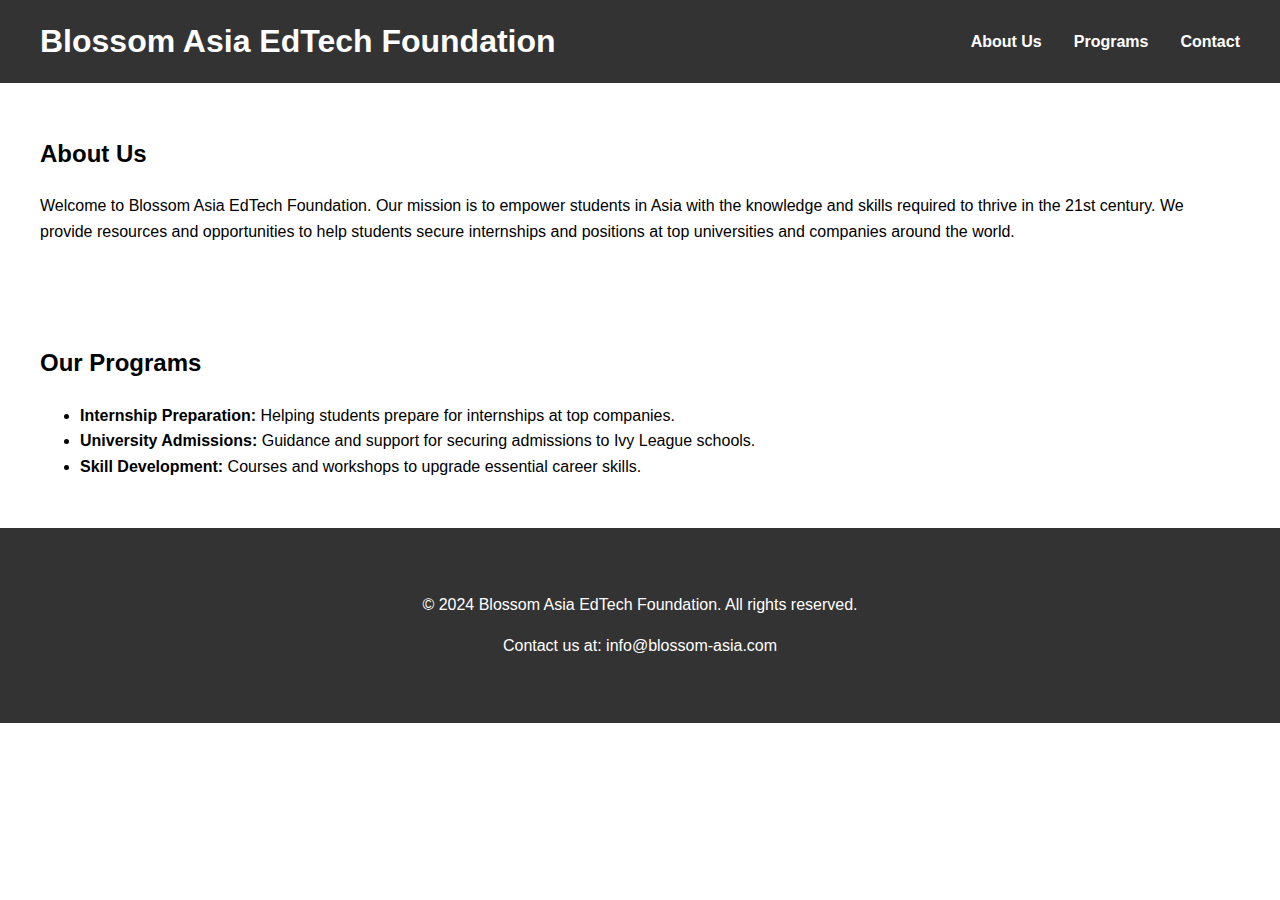
==== index.html @ 4e964055 "Add files via upload" ====
<!DOCTYPE html>
<html lang="en">
<head>
    <meta charset="UTF-8">
    <meta name="viewport" content="width=device-width, initial-scale=1.0">
    <title>Blossom Asia EdTech Foundation</title>
    <link rel="stylesheet" href="styles.css">
</head>
<body>
    <header>
        <div class="container">
            <h1>Blossom Asia EdTech Foundation</h1>
            <nav>
                <ul>
                    <li><a href="#about">About Us</a></li>
                    <li><a href="#programs">Programs</a></li>
                    <li><a href="#contact">Contact</a></li>
                </ul>
            </nav>
        </div>
    </header>
    <main>
        <section id="about" class="container">
            <h2>About Us</h2>
            <p>Welcome to Blossom Asia EdTech Foundation. Our mission is to empower students in Asia with the knowledge and skills required to thrive in the 21st century. We provide resources and opportunities to help students secure internships and positions at top universities and companies around the world.</p>
        </section>
        <section id="programs" class="container">
            <h2>Our Programs</h2>
            <ul>
                <li><strong>Internship Preparation:</strong> Helping students prepare for internships at top companies.</li>
                <li><strong>University Admissions:</strong> Guidance and support for securing admissions to Ivy League schools.</li>
                <li><strong>Skill Development:</strong> Courses and workshops to upgrade essential career skills.</li>
            </ul>
        </section>
    </main>
    <footer>
        <div class="container">
            <p>© 2024 Blossom Asia EdTech Foundation. All rights reserved.</p>
            <p>Contact us at: <a href="mailto:info@blossom-asia.com">info@blossom-asia.com</a></p>
        </div>
    </footer>
</body>
</html>
---- styles.css ----
body {
    font-family: Arial, sans-serif;
    margin: 0;
    padding: 0;
    line-height: 1.6;
}

header {
    background: #333;
    color: #fff;
    padding: 1rem 0;
}

header .container {
    display: flex;
    justify-content: space-between;
    align-items: center;
    padding: 0 2rem;
}

header h1 {
    margin: 0;
}

header nav ul {
    list-style: none;
    margin: 0;
    padding: 0;
    display: flex;
}

header nav ul li {
    margin-left: 2rem;
}

header nav ul li a {
    color: #fff;
    text-decoration: none;
    font-weight: bold;
}

.container {
    max-width: 1200px;
    margin: 0 auto;
    padding: 2rem;
}

main section {
    margin: 2rem 0;
}

footer {
    background: #333;
    color: #fff;
    text-align: center;
    padding: 1rem 0;
}

footer a {
    color: #fff;
    text-decoration: none;
}
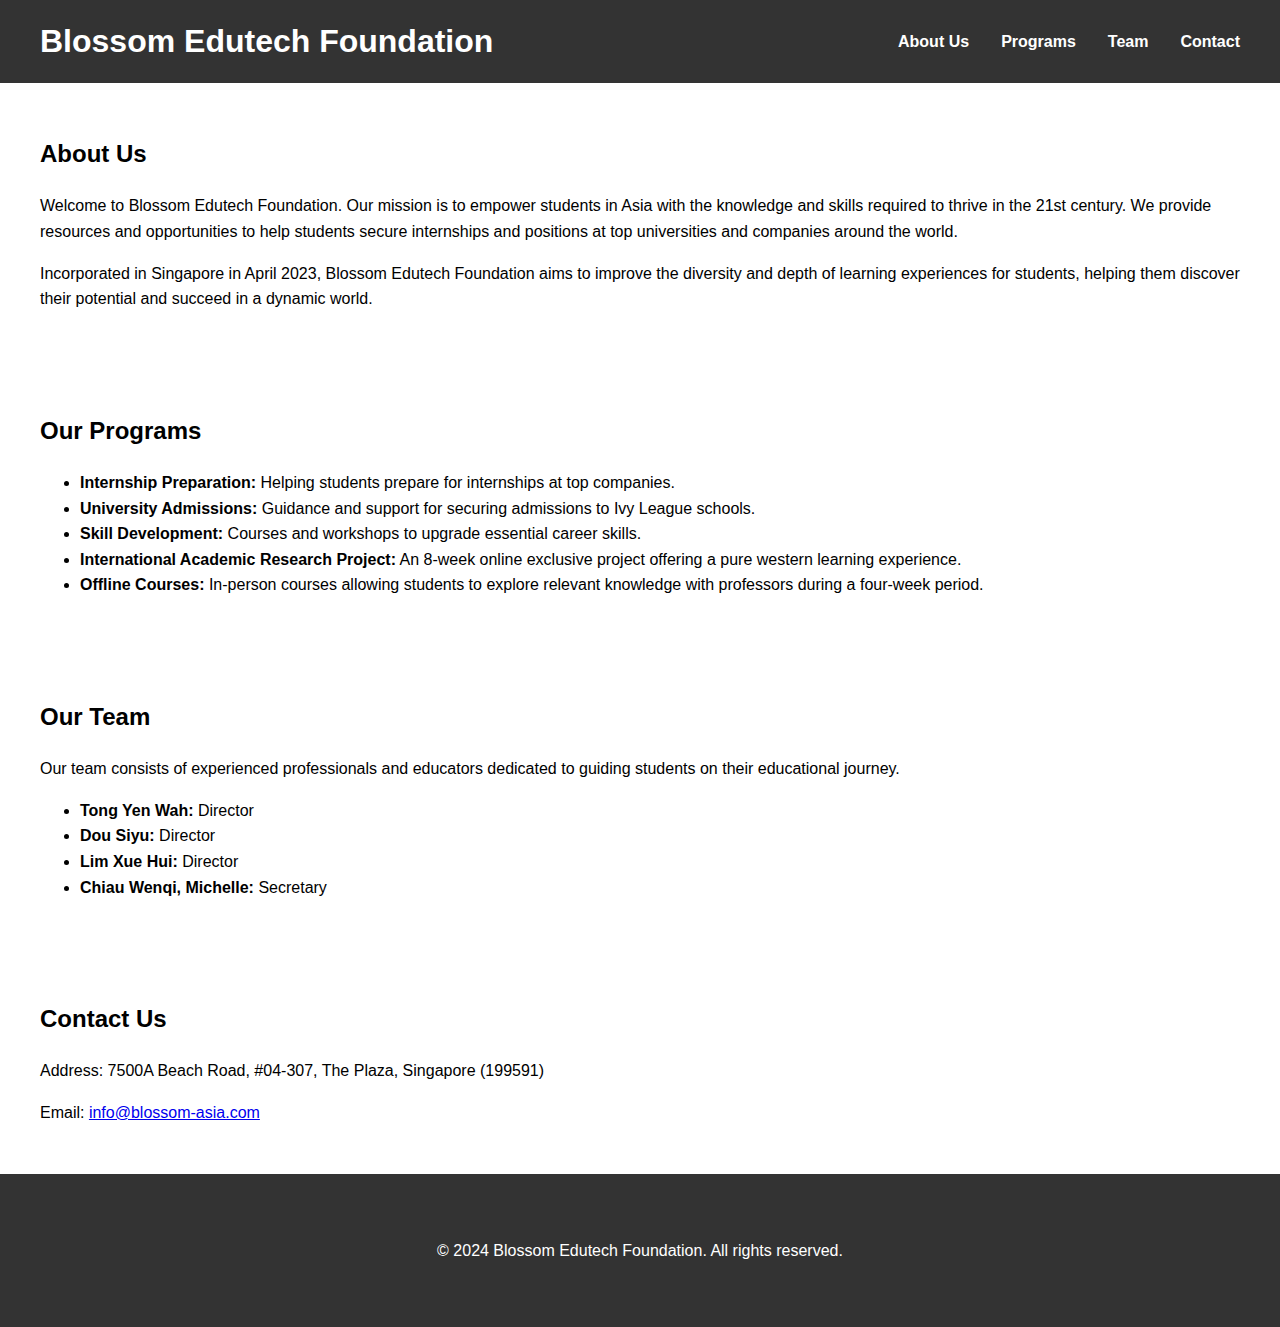
==== commit 900c031d: "Add files via upload" ====
--- a/index.html
+++ b/index.html
@@ -3,17 +3,18 @@
 <head>
     <meta charset="UTF-8">
     <meta name="viewport" content="width=device-width, initial-scale=1.0">
-    <title>Blossom Asia EdTech Foundation</title>
+    <title>Blossom Edutech Foundation</title>
     <link rel="stylesheet" href="styles.css">
 </head>
 <body>
     <header>
         <div class="container">
-            <h1>Blossom Asia EdTech Foundation</h1>
+            <h1>Blossom Edutech Foundation</h1>
             <nav>
                 <ul>
                     <li><a href="#about">About Us</a></li>
                     <li><a href="#programs">Programs</a></li>
+                    <li><a href="#team">Team</a></li>
                     <li><a href="#contact">Contact</a></li>
                 </ul>
             </nav>
@@ -22,7 +23,8 @@
     <main>
         <section id="about" class="container">
             <h2>About Us</h2>
-            <p>Welcome to Blossom Asia EdTech Foundation. Our mission is to empower students in Asia with the knowledge and skills required to thrive in the 21st century. We provide resources and opportunities to help students secure internships and positions at top universities and companies around the world.</p>
+            <p>Welcome to Blossom Edutech Foundation. Our mission is to empower students in Asia with the knowledge and skills required to thrive in the 21st century. We provide resources and opportunities to help students secure internships and positions at top universities and companies around the world.</p>
+            <p>Incorporated in Singapore in April 2023, Blossom Edutech Foundation aims to improve the diversity and depth of learning experiences for students, helping them discover their potential and succeed in a dynamic world.</p>
         </section>
         <section id="programs" class="container">
             <h2>Our Programs</h2>
@@ -30,13 +32,29 @@
                 <li><strong>Internship Preparation:</strong> Helping students prepare for internships at top companies.</li>
                 <li><strong>University Admissions:</strong> Guidance and support for securing admissions to Ivy League schools.</li>
                 <li><strong>Skill Development:</strong> Courses and workshops to upgrade essential career skills.</li>
+                <li><strong>International Academic Research Project:</strong> An 8-week online exclusive project offering a pure western learning experience.</li>
+                <li><strong>Offline Courses:</strong> In-person courses allowing students to explore relevant knowledge with professors during a four-week period.</li>
             </ul>
+        </section>
+        <section id="team" class="container">
+            <h2>Our Team</h2>
+            <p>Our team consists of experienced professionals and educators dedicated to guiding students on their educational journey.</p>
+            <ul>
+                <li><strong>Tong Yen Wah:</strong> Director</li>
+                <li><strong>Dou Siyu:</strong> Director</li>
+                <li><strong>Lim Xue Hui:</strong> Director</li>
+                <li><strong>Chiau Wenqi, Michelle:</strong> Secretary</li>
+            </ul>
+        </section>
+        <section id="contact" class="container">
+            <h2>Contact Us</h2>
+            <p>Address: 7500A Beach Road, #04-307, The Plaza, Singapore (199591)</p>
+            <p>Email: <a href="mailto:info@blossom-asia.com">info@blossom-asia.com</a></p>
         </section>
     </main>
     <footer>
         <div class="container">
-            <p>© 2024 Blossom Asia EdTech Foundation. All rights reserved.</p>
-            <p>Contact us at: <a href="mailto:info@blossom-asia.com">info@blossom-asia.com</a></p>
+            <p>© 2024 Blossom Edutech Foundation. All rights reserved.</p>
         </div>
     </footer>
 </body>
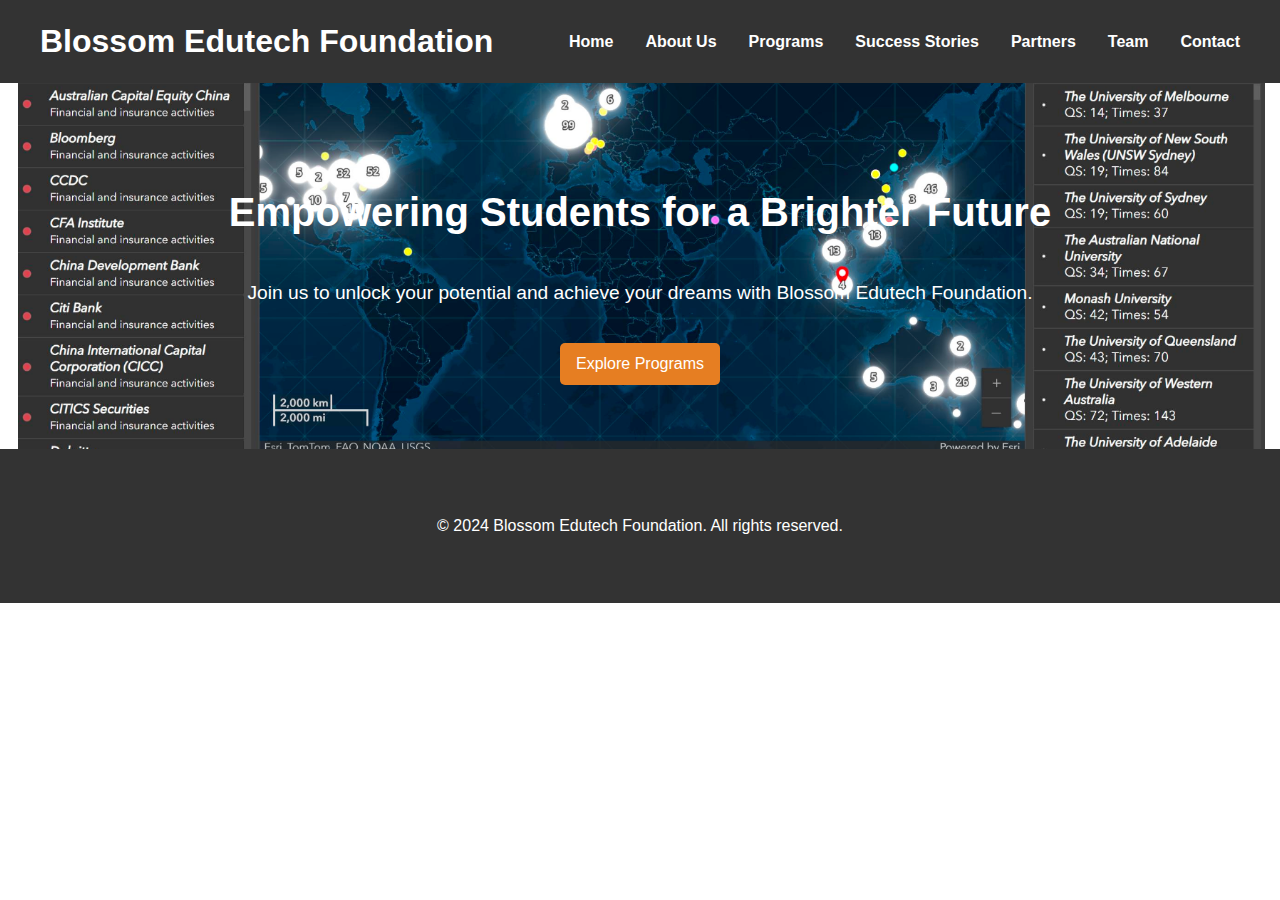
==== commit 4c11ccd5: "Add files via upload" ====
--- a/index.html
+++ b/index.html
@@ -12,44 +12,23 @@
             <h1>Blossom Edutech Foundation</h1>
             <nav>
                 <ul>
-                    <li><a href="#about">About Us</a></li>
-                    <li><a href="#programs">Programs</a></li>
-                    <li><a href="#team">Team</a></li>
-                    <li><a href="#contact">Contact</a></li>
+                    <li><a href="index.html">Home</a></li>
+                    <li><a href="about.html">About Us</a></li>
+                    <li><a href="programs.html">Programs</a></li>
+                    <li><a href="success.html">Success Stories</a></li>
+                    <li><a href="partners.html">Partners</a></li>
+                    <li><a href="team.html">Team</a></li>
+                    <li><a href="contact.html">Contact</a></li>
+
                 </ul>
             </nav>
         </div>
     </header>
     <main>
-        <section id="about" class="container">
-            <h2>About Us</h2>
-            <p>Welcome to Blossom Edutech Foundation. Our mission is to empower students in Asia with the knowledge and skills required to thrive in the 21st century. We provide resources and opportunities to help students secure internships and positions at top universities and companies around the world.</p>
-            <p>Incorporated in Singapore in April 2023, Blossom Edutech Foundation aims to improve the diversity and depth of learning experiences for students, helping them discover their potential and succeed in a dynamic world.</p>
-        </section>
-        <section id="programs" class="container">
-            <h2>Our Programs</h2>
-            <ul>
-                <li><strong>Internship Preparation:</strong> Helping students prepare for internships at top companies.</li>
-                <li><strong>University Admissions:</strong> Guidance and support for securing admissions to Ivy League schools.</li>
-                <li><strong>Skill Development:</strong> Courses and workshops to upgrade essential career skills.</li>
-                <li><strong>International Academic Research Project:</strong> An 8-week online exclusive project offering a pure western learning experience.</li>
-                <li><strong>Offline Courses:</strong> In-person courses allowing students to explore relevant knowledge with professors during a four-week period.</li>
-            </ul>
-        </section>
-        <section id="team" class="container">
-            <h2>Our Team</h2>
-            <p>Our team consists of experienced professionals and educators dedicated to guiding students on their educational journey.</p>
-            <ul>
-                <li><strong>Tong Yen Wah:</strong> Director</li>
-                <li><strong>Dou Siyu:</strong> Director</li>
-                <li><strong>Lim Xue Hui:</strong> Director</li>
-                <li><strong>Chiau Wenqi, Michelle:</strong> Secretary</li>
-            </ul>
-        </section>
-        <section id="contact" class="container">
-            <h2>Contact Us</h2>
-            <p>Address: 7500A Beach Road, #04-307, The Plaza, Singapore (199591)</p>
-            <p>Email: <a href="mailto:info@blossom-asia.com">info@blossom-asia.com</a></p>
+        <section id="hero" class="container">
+            <h2>Empowering Students for a Brighter Future</h2>
+            <p>Join us to unlock your potential and achieve your dreams with Blossom Edutech Foundation.</p>
+            <a href="programs.html" class="btn">Explore Programs</a>
         </section>
     </main>
     <footer>
--- a/styles.css
+++ b/styles.css
@@ -60,3 +60,41 @@
     color: #fff;
     text-decoration: none;
 }
+
+#hero {
+    background: url('hero-image.jpg') no-repeat center center/cover;
+    color: #fff;
+    text-align: center;
+    padding: 4rem 2rem;
+}
+
+#hero h2 {
+    font-size: 2.5rem;
+}
+
+#hero p {
+    font-size: 1.2rem;
+}
+
+.btn {
+    display: inline-block;
+    padding: 0.5rem 1rem;
+    margin-top: 1rem;
+    background: #e67e22;
+    color: #fff;
+    text-decoration: none;
+    border-radius: 5px;
+}
+
+.highlight {
+    margin: 2rem 0;
+}
+
+.highlight h3 {
+    margin-bottom: 1rem;
+}
+
+.highlight ul {
+    list-style-type: disc;
+    padding-left: 20px;
+}
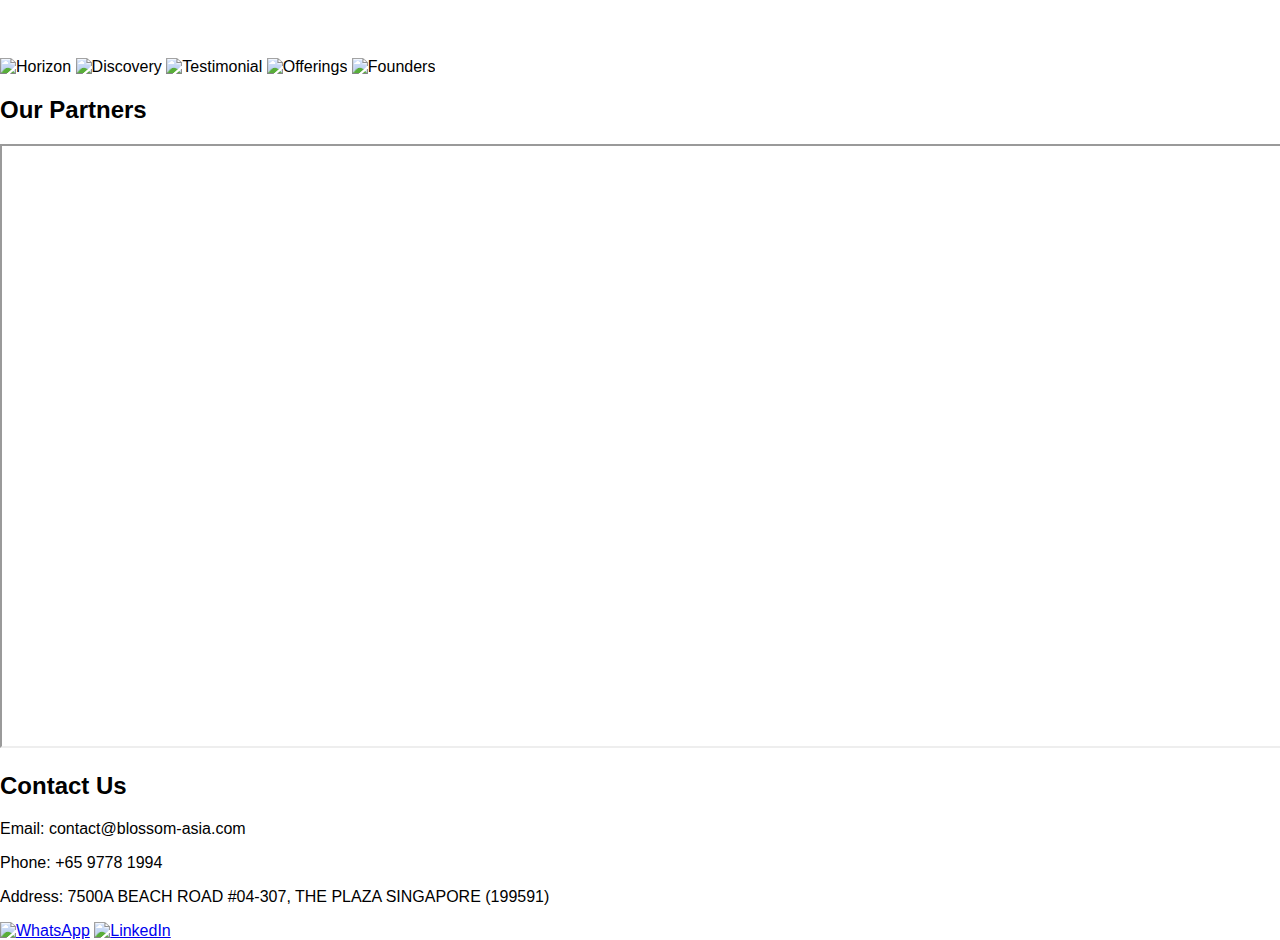
==== commit 562a15e6: "Add files via upload" ====
--- a/index.html
+++ b/index.html
@@ -3,38 +3,50 @@
 <head>
     <meta charset="UTF-8">
     <meta name="viewport" content="width=device-width, initial-scale=1.0">
-    <title>Blossom Edutech Foundation</title>
+    <title>Blossom Asia - Home</title>
     <link rel="stylesheet" href="styles.css">
 </head>
 <body>
+    <!-- Navigation Bar -->
     <header>
-        <div class="container">
-            <h1>Blossom Edutech Foundation</h1>
-            <nav>
-                <ul>
-                    <li><a href="index.html">Home</a></li>
-                    <li><a href="about.html">About Us</a></li>
-                    <li><a href="programs.html">Programs</a></li>
-                    <li><a href="success.html">Success Stories</a></li>
-                    <li><a href="partners.html">Partners</a></li>
-                    <li><a href="team.html">Team</a></li>
-                    <li><a href="contact.html">Contact</a></li>
+        <nav>
+            <a href="index.html">Home</a>
+            <a href="our-mission.html">Our Mission</a>
+            <a href="our-tech.html">Our Tech</a>
+        </nav>
+    </header>
 
-                </ul>
-            </nav>
+    <!-- Image Sequence Section -->
+    <section id="image-sequence">
+        <img src="images/horizon.jpg" alt="Horizon">
+        <img src="images/discovery.jpg" alt="Discovery">
+        <img src="images/testimonial.jpg" alt="Testimonial">
+        <img src="images/offerings.jpg" alt="Offerings">
+        <img src="images/founders.jpg" alt="Founders">
+    </section>
+
+    <!-- Partners Section -->
+    <section class="partners">
+        <h2>Our Partners</h2>
+        <div class="slideshow-container">
+            <!-- Embed PDF slides -->
+            <iframe class="slide" src="slide1.pdf#toolbar=0" width="100%" height="600px"></iframe>
+            <iframe class="slide" src="slide2.pdf#toolbar=0" width="100%" height="600px" style="display:none;"></iframe>
         </div>
-    </header>
-    <main>
-        <section id="hero" class="container">
-            <h2>Empowering Students for a Brighter Future</h2>
-            <p>Join us to unlock your potential and achieve your dreams with Blossom Edutech Foundation.</p>
-            <a href="programs.html" class="btn">Explore Programs</a>
-        </section>
-    </main>
-    <footer>
-        <div class="container">
-            <p>© 2024 Blossom Edutech Foundation. All rights reserved.</p>
+    </section>
+
+    <!-- Contact Section -->
+    <footer class="contact">
+        <h2>Contact Us</h2>
+        <p>Email: contact@blossom-asia.com</p>
+        <p>Phone: +65 9778 1994</p>
+        <p>Address: 7500A BEACH ROAD #04-307, THE PLAZA SINGAPORE (199591)</p>
+        <div class="social-links">
+            <a href="https://wa.me/97781994?text=Hello,%20I%20would%20like%20to%20know%20more%20about%20your%20services!" target="_blank"><img src="whatsapp-icon.png" alt="WhatsApp"></a>
+            <a href="https://www.linkedin.com/in/siyu-dou/" target="_blank"><img src="linkedin-icon.png" alt="LinkedIn"></a>
         </div>
     </footer>
+
+    <script src="main.js"></script>
 </body>
-</html>
+</html>--- a/styles.css
+++ b/styles.css
@@ -1,100 +1,28 @@
+/* General Styles */
 body {
-    font-family: Arial, sans-serif;
+    background-color: #FFFFFF; /* White background color */
     margin: 0;
     padding: 0;
-    line-height: 1.6;
+    font-family: Arial, sans-serif;
 }
 
+/* Navigation Bar */
 header {
-    background: #333;
-    color: #fff;
-    padding: 1rem 0;
+    background-image: url('path-to-your-background-image.jpg');
+    background-size: cover;
+    color: white;
+    padding: 20px;
+    text-align: center;
 }
 
-header .container {
-    display: flex;
-    justify-content: space-between;
-    align-items: center;
-    padding: 0 2rem;
-}
-
-header h1 {
-    margin: 0;
-}
-
-header nav ul {
-    list-style: none;
-    margin: 0;
-    padding: 0;
-    display: flex;
-}
-
-header nav ul li {
-    margin-left: 2rem;
-}
-
-header nav ul li a {
-    color: #fff;
+header nav a {
+    color: white;
     text-decoration: none;
+    margin: 0 15px;
+    font-size: 16px;
     font-weight: bold;
 }
 
-.container {
-    max-width: 1200px;
-    margin: 0 auto;
-    padding: 2rem;
-}
-
-main section {
-    margin: 2rem 0;
-}
-
-footer {
-    background: #333;
-    color: #fff;
-    text-align: center;
-    padding: 1rem 0;
-}
-
-footer a {
-    color: #fff;
-    text-decoration: none;
-}
-
-#hero {
-    background: url('hero-image.jpg') no-repeat center center/cover;
-    color: #fff;
-    text-align: center;
-    padding: 4rem 2rem;
-}
-
-#hero h2 {
-    font-size: 2.5rem;
-}
-
-#hero p {
-    font-size: 1.2rem;
-}
-
-.btn {
-    display: inline-block;
-    padding: 0.5rem 1rem;
-    margin-top: 1rem;
-    background: #e67e22;
-    color: #fff;
-    text-decoration: none;
-    border-radius: 5px;
-}
-
-.highlight {
-    margin: 2rem 0;
-}
-
-.highlight h3 {
-    margin-bottom: 1rem;
-}
-
-.highlight ul {
-    list-style-type: disc;
-    padding-left: 20px;
-}
+header nav a:hover {
+    text-decoration: underline;
+}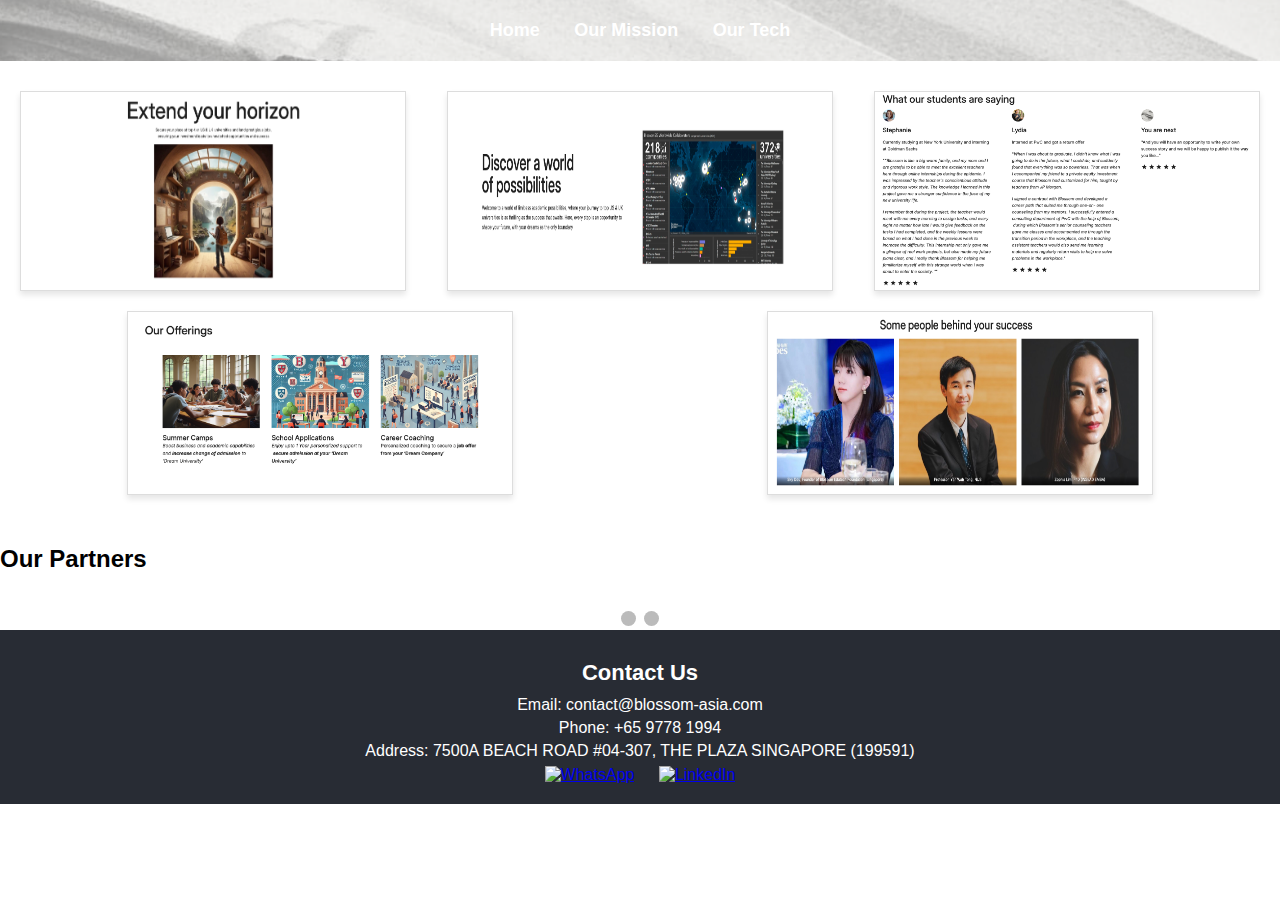
==== commit 24861d70: "Add files via upload" ====
--- a/index.html
+++ b/index.html
@@ -18,20 +18,30 @@
 
     <!-- Image Sequence Section -->
     <section id="image-sequence">
-        <img src="images/horizon.jpg" alt="Horizon">
-        <img src="images/discovery.jpg" alt="Discovery">
-        <img src="images/testimonial.jpg" alt="Testimonial">
-        <img src="images/offerings.jpg" alt="Offerings">
-        <img src="images/founders.jpg" alt="Founders">
+        <img src="horizon.jpg" alt="Horizon">
+        <img src="discovery.jpg" alt="Discovery">
+        <img src="testimonial.jpg" alt="Testimonial">
+        <img src="offerings.jpg" alt="Offerings">
+        <img src="founders.jpg" alt="Founders">
     </section>
 
     <!-- Partners Section -->
     <section class="partners">
         <h2>Our Partners</h2>
         <div class="slideshow-container">
-            <!-- Embed PDF slides -->
-            <iframe class="slide" src="slide1.pdf#toolbar=0" width="100%" height="600px"></iframe>
-            <iframe class="slide" src="slide2.pdf#toolbar=0" width="100%" height="600px" style="display:none;"></iframe>
+            <div class="mySlides fade">
+                <img src="partner1.jpg" style="width:100%">
+            </div>
+            <div class="mySlides fade">
+                <img src="partner2.jpg" style="width:100%">
+            </div>
+            <!-- Add more slides as needed -->
+        </div>
+        <br>
+        <div style="text-align:center">
+            <span class="dot"></span> 
+            <span class="dot"></span> 
+            <!-- Add more dots as needed -->
         </div>
     </section>
 
--- a/styles.css
+++ b/styles.css
@@ -1,6 +1,6 @@
 /* General Styles */
 body {
-    background-color: #FFFFFF; /* White background color */
+    background-color: #FFFFFF;
     margin: 0;
     padding: 0;
     font-family: Arial, sans-serif;
@@ -8,9 +8,8 @@
 
 /* Navigation Bar */
 header {
-    background-image: url('path-to-your-background-image.jpg');
+    background-image: url('background_top.jpg');
     background-size: cover;
-    color: white;
     padding: 20px;
     text-align: center;
 }
@@ -19,10 +18,84 @@
     color: white;
     text-decoration: none;
     margin: 0 15px;
-    font-size: 16px;
+    font-size: 18px;
     font-weight: bold;
 }
 
 header nav a:hover {
     text-decoration: underline;
+}
+
+/* Image Sequence Section */
+#image-sequence {
+    display: flex;
+    flex-wrap: wrap;
+    justify-content: space-around;
+    padding: 20px 0;
+}
+
+#image-sequence img {
+    width: 30%;
+    margin: 10px;
+    border: 1px solid #ddd;
+    box-shadow: 0px 4px 6px rgba(0, 0, 0, 0.1);
+}
+
+/* Slideshow Container */
+.slideshow-container {
+    max-width: 100%;
+    position: relative;
+    margin: auto;
+}
+
+.mySlides {
+    display: none;
+}
+
+.mySlides img {
+    vertical-align: middle;
+}
+
+/* Dots */
+.dot {
+    height: 15px;
+    width: 15px;
+    margin: 0 2px;
+    background-color: #bbb;
+    border-radius: 50%;
+    display: inline-block;
+    transition: background-color 0.6s ease;
+}
+
+.active {
+    background-color: #717171;
+}
+
+/* Contact Section */
+.contact {
+    background-color: #282c34;
+    color: white;
+    padding: 20px;
+    text-align: center;
+}
+
+.contact h2 {
+    font-size: 22px;
+    margin: 10px 0;
+}
+
+.contact p {
+    margin: 5px 0;
+    font-size: 16px;
+}
+
+.social-links a {
+    margin: 0 10px;
+    display: inline-block;
+}
+
+.social-links img {
+    width: 24px;
+    height: 24px;
+    vertical-align: middle;
 }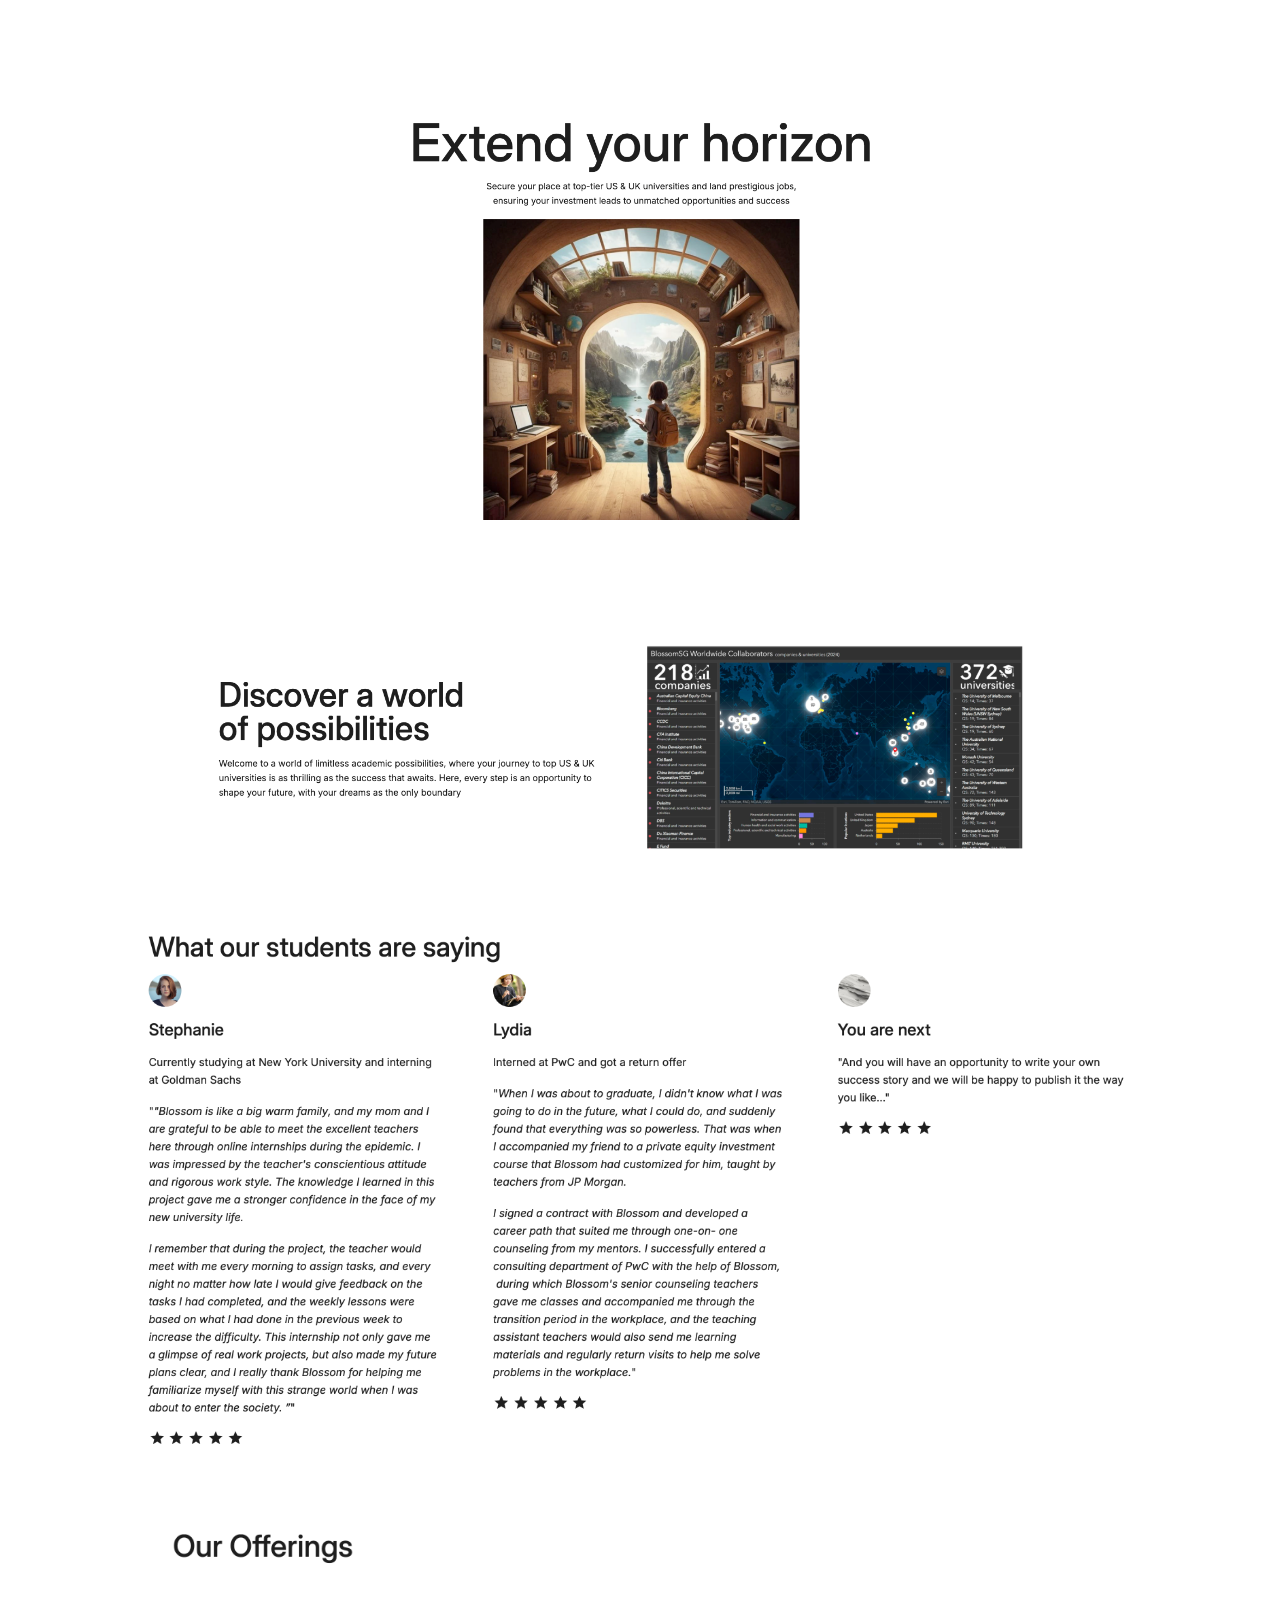
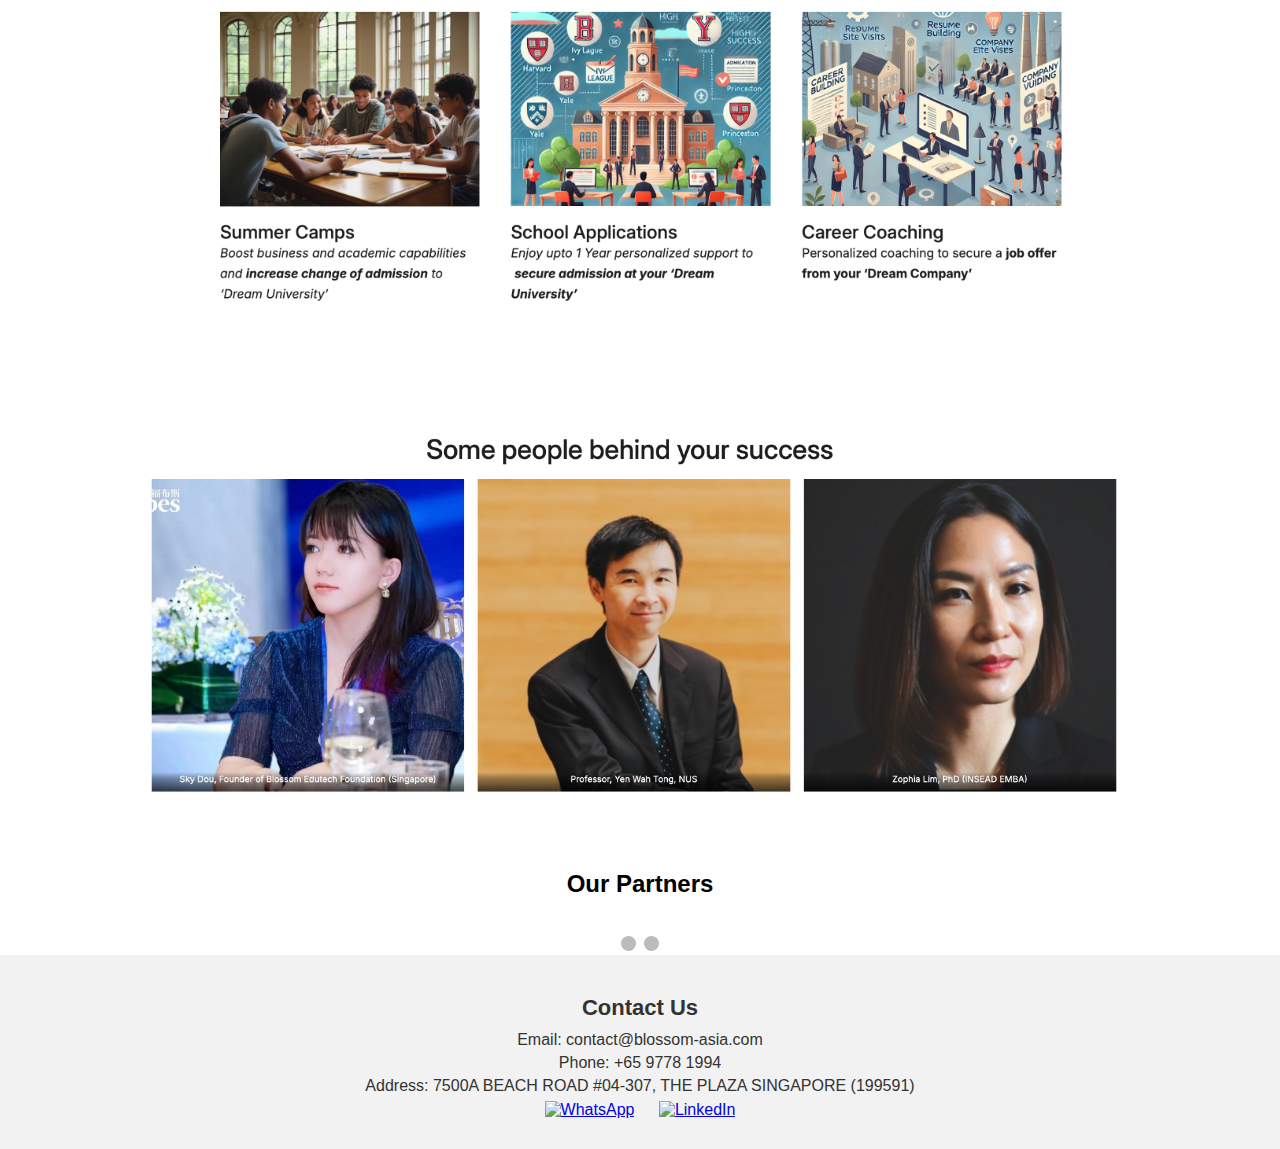
==== commit 8cb6de25: "Add files via upload" ====
--- a/index.html
+++ b/index.html
@@ -18,11 +18,11 @@
 
     <!-- Image Sequence Section -->
     <section id="image-sequence">
-        <img src="horizon.jpg" alt="Horizon">
-        <img src="discovery.jpg" alt="Discovery">
-        <img src="testimonial.jpg" alt="Testimonial">
-        <img src="offerings.jpg" alt="Offerings">
-        <img src="founders.jpg" alt="Founders">
+        <img src="horizon.jpg" alt="Extend your horizon">
+        <img src="discovery.jpg" alt="Discover a world of possibilities">
+        <img src="testimonial.jpg" alt="What our students are saying">
+        <img src="offerings.jpg" alt="Our Offerings">
+        <img src="founders.jpg" alt="Some people behind your success">
     </section>
 
     <!-- Partners Section -->
--- a/styles.css
+++ b/styles.css
@@ -4,11 +4,12 @@
     margin: 0;
     padding: 0;
     font-family: Arial, sans-serif;
+    text-align: center;
 }
 
 /* Navigation Bar */
 header {
-    background-image: url('background_top.jpg');
+    background-image: url('path-to-your-background-image.jpg');
     background-size: cover;
     padding: 20px;
     text-align: center;
@@ -29,16 +30,16 @@
 /* Image Sequence Section */
 #image-sequence {
     display: flex;
-    flex-wrap: wrap;
-    justify-content: space-around;
+    flex-direction: column;
+    align-items: center;
     padding: 20px 0;
 }
 
 #image-sequence img {
-    width: 30%;
-    margin: 10px;
-    border: 1px solid #ddd;
-    box-shadow: 0px 4px 6px rgba(0, 0, 0, 0.1);
+    width: 80%; /* Adjust width as needed */
+    margin: 20px 0; /* Space between images */
+    border: none;
+    box-shadow: none; /* Remove box shadow */
 }
 
 /* Slideshow Container */
@@ -54,6 +55,7 @@
 
 .mySlides img {
     vertical-align: middle;
+    width: 100%;
 }
 
 /* Dots */
@@ -73,9 +75,9 @@
 
 /* Contact Section */
 .contact {
-    background-color: #282c34;
-    color: white;
-    padding: 20px;
+    background-color: #f2f2f2; /* Light grey background */
+    color: #333;
+    padding: 30px;
     text-align: center;
 }
 
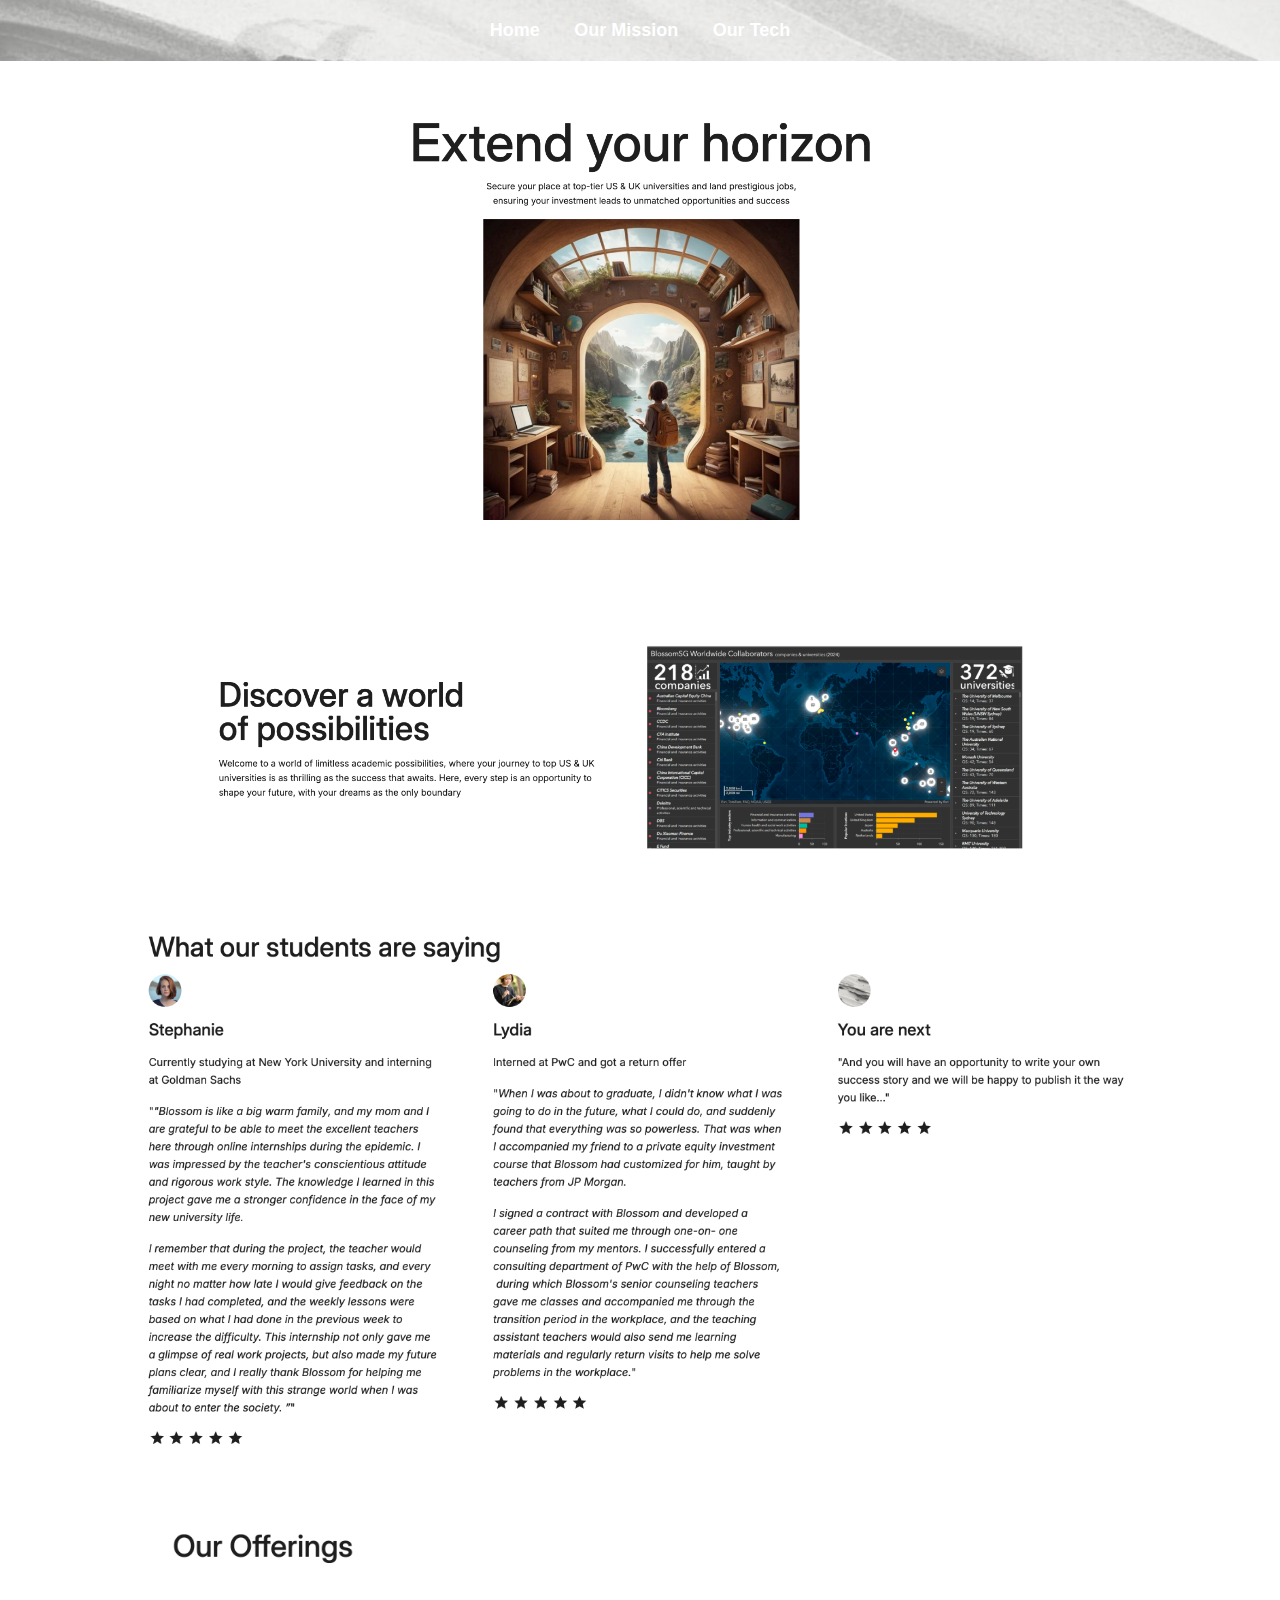
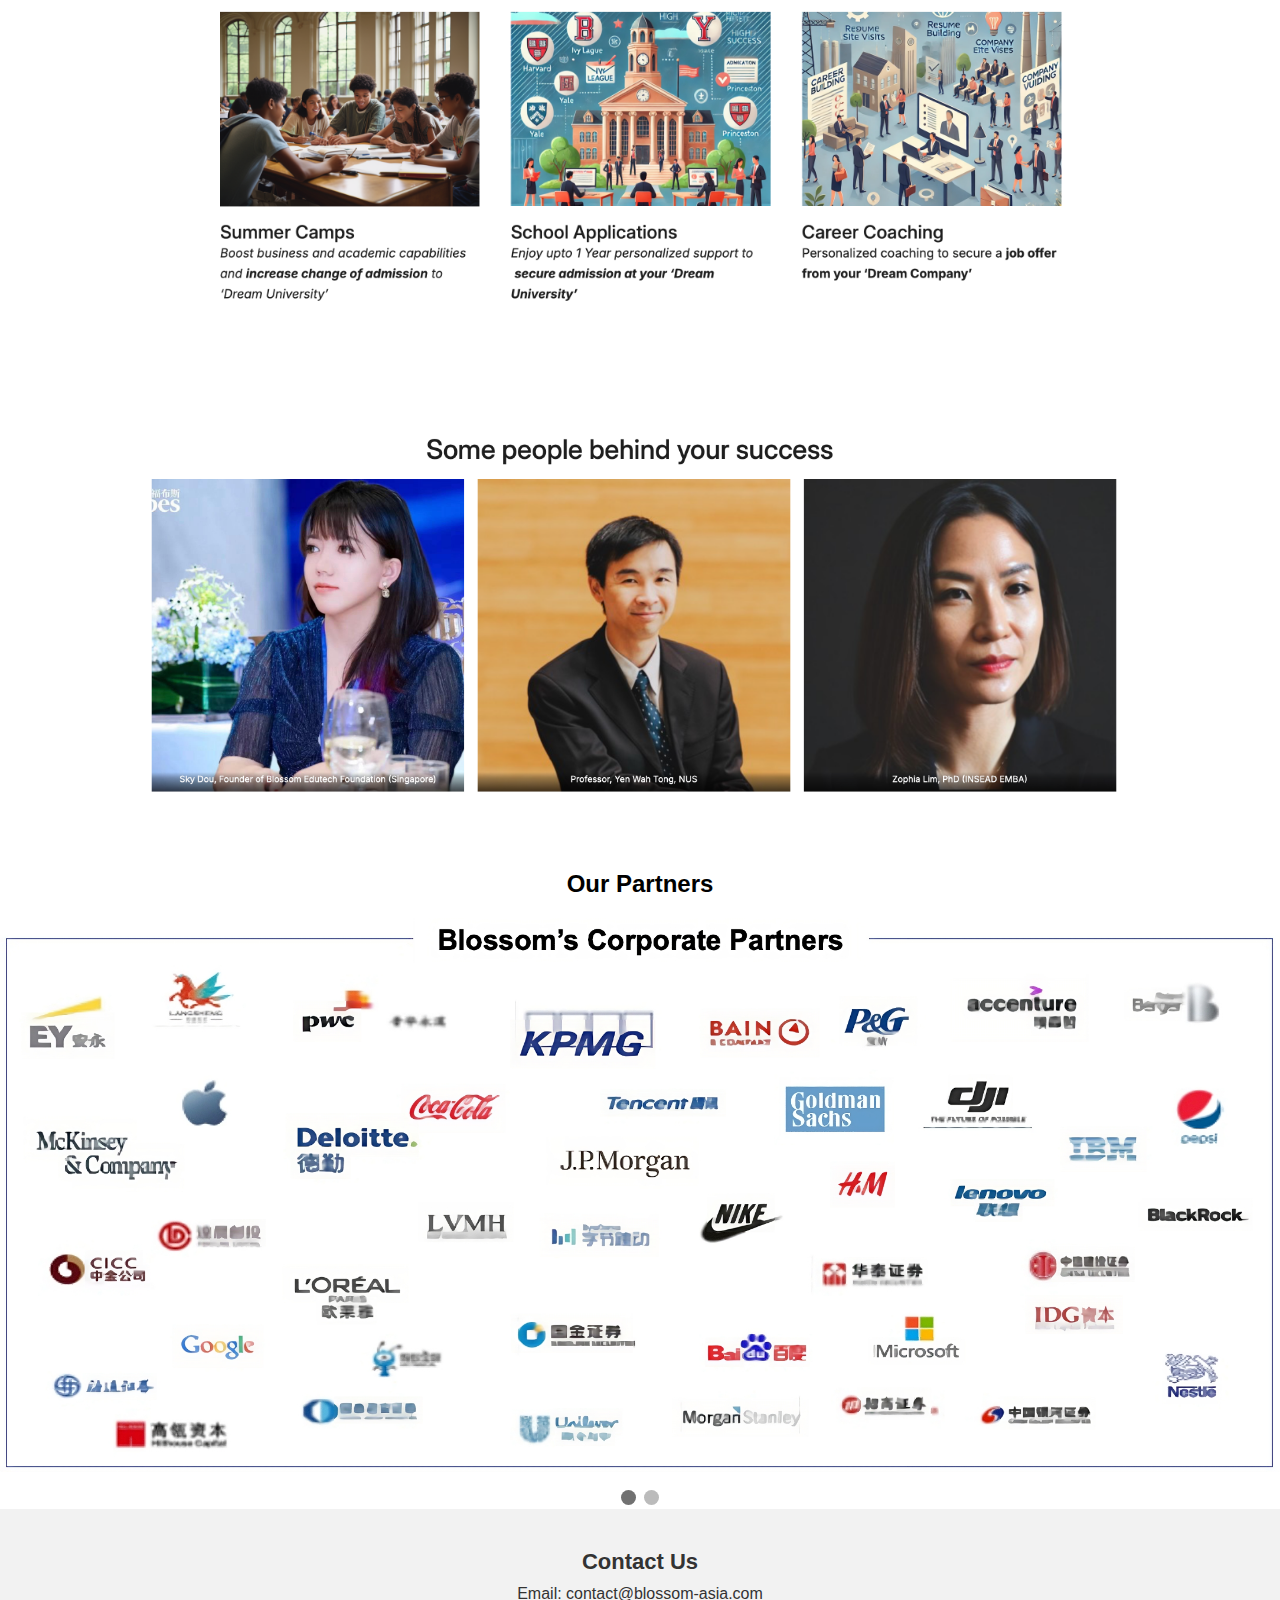
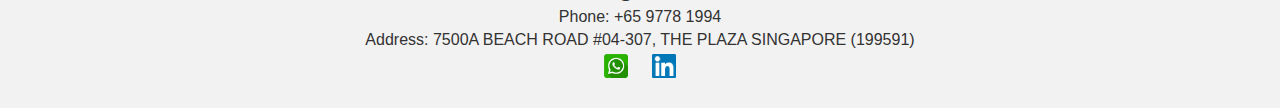
==== commit 097b52f8: "Add files via upload" ====
--- a/index.html
+++ b/index.html
@@ -30,10 +30,10 @@
         <h2>Our Partners</h2>
         <div class="slideshow-container">
             <div class="mySlides fade">
-                <img src="partner1.jpg" style="width:100%">
+                <img src="partner1.jpg" alt="Partner 1" style="width:100%">
             </div>
             <div class="mySlides fade">
-                <img src="partner2.jpg" style="width:100%">
+                <img src="partner2.jpg" alt="Partner 2" style="width:100%">
             </div>
             <!-- Add more slides as needed -->
         </div>
--- a/styles.css
+++ b/styles.css
@@ -1,103 +1,116 @@
 /* General Styles */
+/* This section sets the overall styling for the body of the webpage */
 body {
-    background-color: #FFFFFF;
-    margin: 0;
-    padding: 0;
-    font-family: Arial, sans-serif;
-    text-align: center;
+    background-color: #FFFFFF; /* Sets the background color to white */
+    margin: 0; /* Removes default margin around the body */
+    padding: 0; /* Removes default padding around the body */
+    font-family: Arial, sans-serif; /* Sets the font family to Arial with a fallback to sans-serif */
+    text-align: center; /* Centers text and content alignment */
 }
 
 /* Navigation Bar */
+/* Styling for the header and navigation links */
 header {
-    background-image: url('path-to-your-background-image.jpg');
-    background-size: cover;
-    padding: 20px;
-    text-align: center;
+    background-image: url('background_top.jpg'); /* Adds a background image to the header */
+    background-size: cover; /* Ensures the background image covers the entire header area */
+    padding: 20px; /* Adds padding inside the header for spacing */
+    text-align: center; /* Centers the content within the header */
 }
 
 header nav a {
-    color: white;
-    text-decoration: none;
-    margin: 0 15px;
-    font-size: 18px;
-    font-weight: bold;
+    color: white; /* Sets the color of navigation links to white */
+    text-decoration: none; /* Removes the underline from the links */
+    margin: 0 15px; /* Adds horizontal space between each navigation link */
+    font-size: 18px; /* Sets the font size of the links */
+    font-weight: bold; /* Makes the text bold */
 }
 
 header nav a:hover {
-    text-decoration: underline;
+    text-decoration: underline; /* Adds an underline to links when hovered */
 }
 
 /* Image Sequence Section */
+/* Styling for the section containing a sequence of images */
 #image-sequence {
-    display: flex;
-    flex-direction: column;
-    align-items: center;
-    padding: 20px 0;
+    display: flex; /* Uses flexbox for layout */
+    flex-direction: column; /* Stacks images vertically */
+    align-items: center; /* Centers the images horizontally */
+    padding: 20px 0; /* Adds vertical padding */
 }
 
 #image-sequence img {
-    width: 80%; /* Adjust width as needed */
-    margin: 20px 0; /* Space between images */
-    border: none;
-    box-shadow: none; /* Remove box shadow */
+    width: 80%; /* Sets the width of images to 80% of the container */
+    margin: 20px 0; /* Adds space between images */
+    border: none; /* Removes any border around images */
+    box-shadow: none; /* Removes any shadow around images */
 }
 
 /* Slideshow Container */
+/* Styling for the slideshow container in the partners section */
 .slideshow-container {
-    max-width: 100%;
-    position: relative;
-    margin: auto;
+    max-width: 100%; /* Ensures the container does not exceed 100% width */
+    position: relative; /* Positions elements relative to the container */
+    margin: auto; /* Centers the container horizontally */
 }
 
 .mySlides {
-    display: none;
+    display: none; /* Hides slides by default; will be shown by JavaScript */
 }
 
 .mySlides img {
-    vertical-align: middle;
-    width: 100%;
+    vertical-align: middle; /* Aligns the image vertically in the middle */
+    width: 100%; /* Sets the image to take up 100% of the container width */
 }
 
 /* Dots */
+/* Styling for the navigation dots below the slideshow */
 .dot {
-    height: 15px;
-    width: 15px;
-    margin: 0 2px;
-    background-color: #bbb;
-    border-radius: 50%;
-    display: inline-block;
-    transition: background-color 0.6s ease;
+    height: 15px; /* Sets the height of the dots */
+    width: 15px; /* Sets the width of the dots */
+    margin: 0 2px; /* Adds a small margin between dots */
+    background-color: #bbb; /* Sets the default background color of dots */
+    border-radius: 50%; /* Makes the dots circular */
+    display: inline-block; /* Displays dots inline */
+    transition: background-color 0.6s ease; /* Smooth transition for color changes */
 }
 
 .active {
-    background-color: #717171;
+    background-color: #717171; /* Changes the color of the active dot */
+}
+
+/* Styling for the Our Mission section paragraph */
+#our-mission .mission-text {
+    font-size: 18px; /* Increase the font size */
+    line-height: 1.6; /* Adjust line height for better readability */
+    margin: 20px 0; /* Add margin for spacing */
 }
 
 /* Contact Section */
+/* Styling for the footer containing contact information */
 .contact {
-    background-color: #f2f2f2; /* Light grey background */
-    color: #333;
-    padding: 30px;
-    text-align: center;
+    background-color: #f2f2f2; /* Sets a light grey background color */
+    color: #333; /* Sets text color to a dark grey for contrast */
+    padding: 30px; /* Adds padding inside the footer */
+    text-align: center; /* Centers the text and content */
 }
 
 .contact h2 {
-    font-size: 22px;
-    margin: 10px 0;
+    font-size: 22px; /* Sets the font size for the heading */
+    margin: 10px 0; /* Adds margin above and below the heading */
 }
 
 .contact p {
-    margin: 5px 0;
-    font-size: 16px;
+    margin: 5px 0; /* Adds margin above and below paragraphs */
+    font-size: 16px; /* Sets the font size for paragraph text */
 }
 
 .social-links a {
-    margin: 0 10px;
-    display: inline-block;
+    margin: 0 10px; /* Adds horizontal spacing between social media icons */
+    display: inline-block; /* Displays icons inline */
 }
 
 .social-links img {
-    width: 24px;
-    height: 24px;
-    vertical-align: middle;
+    width: 24px; /* Sets the width of the social media icons */
+    height: 24px; /* Sets the height of the social media icons */
+    vertical-align: middle; /* Aligns the icons vertically in the middle */
 }